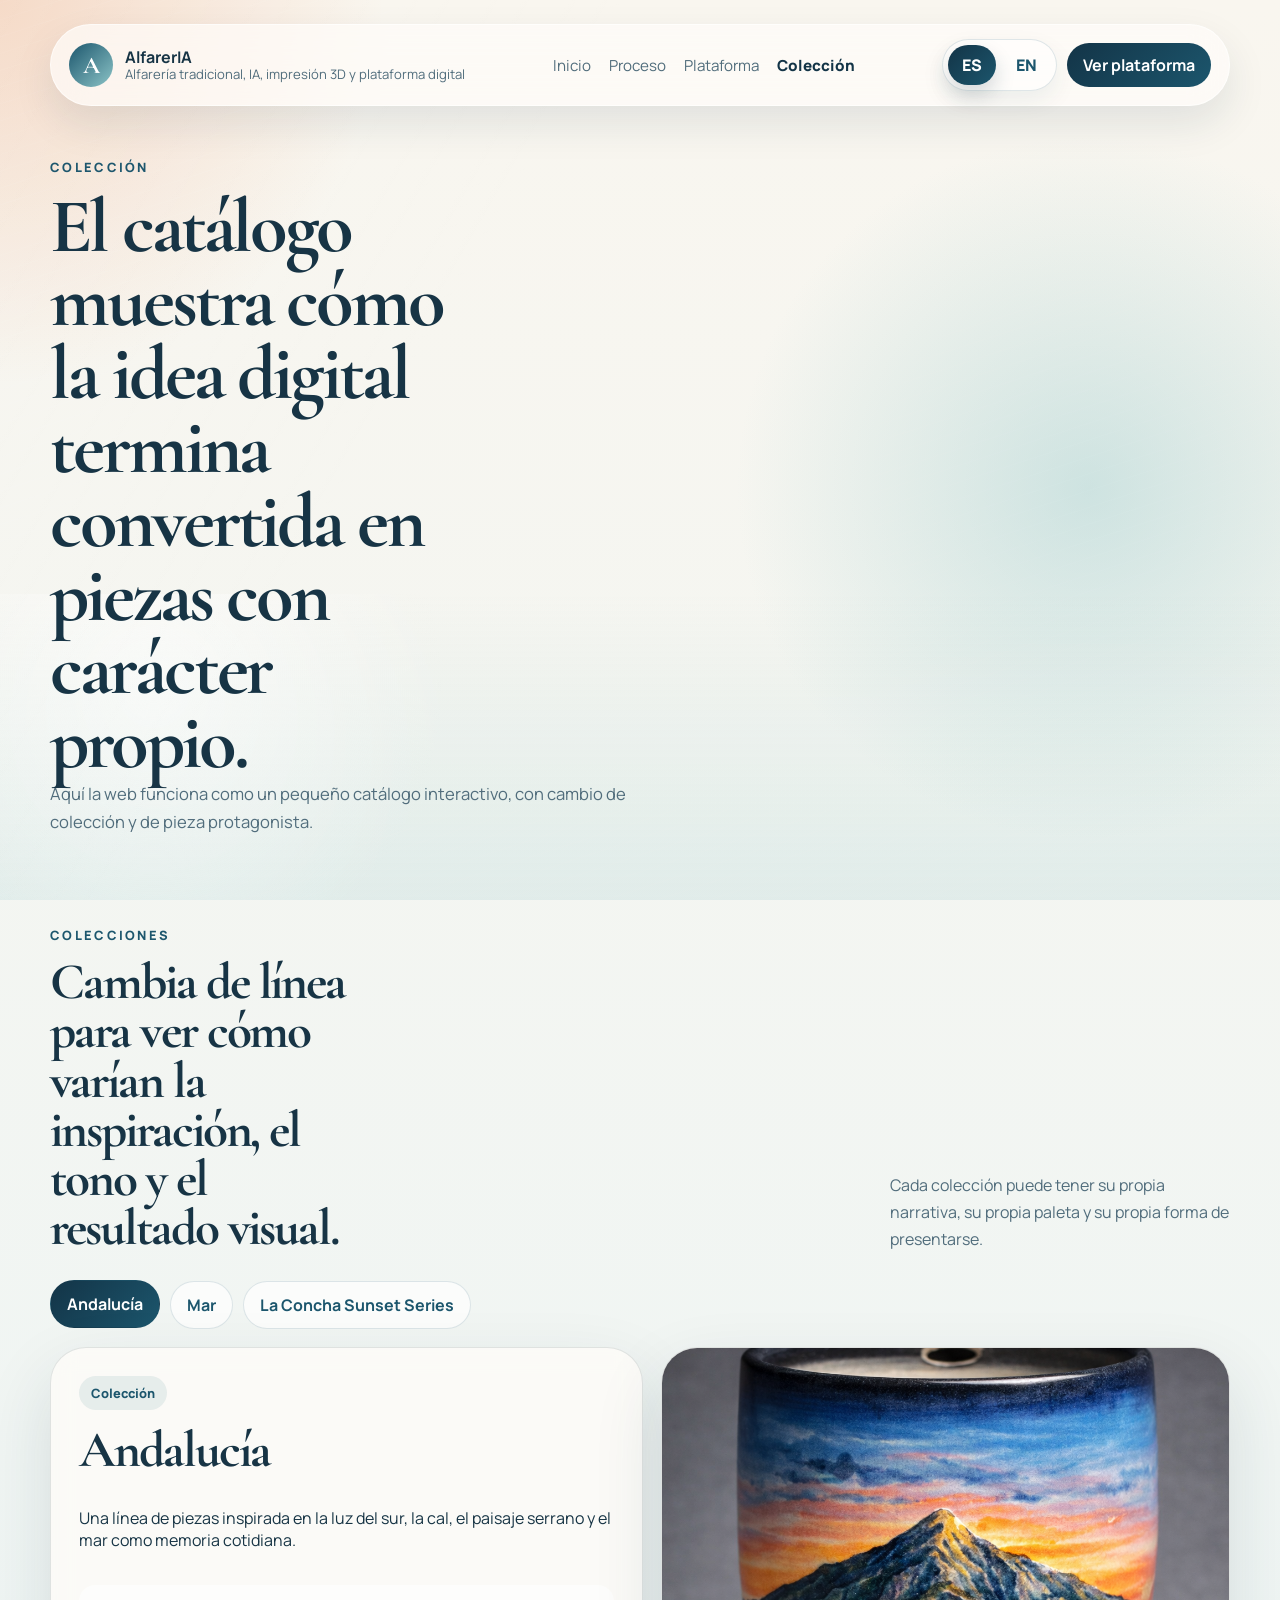
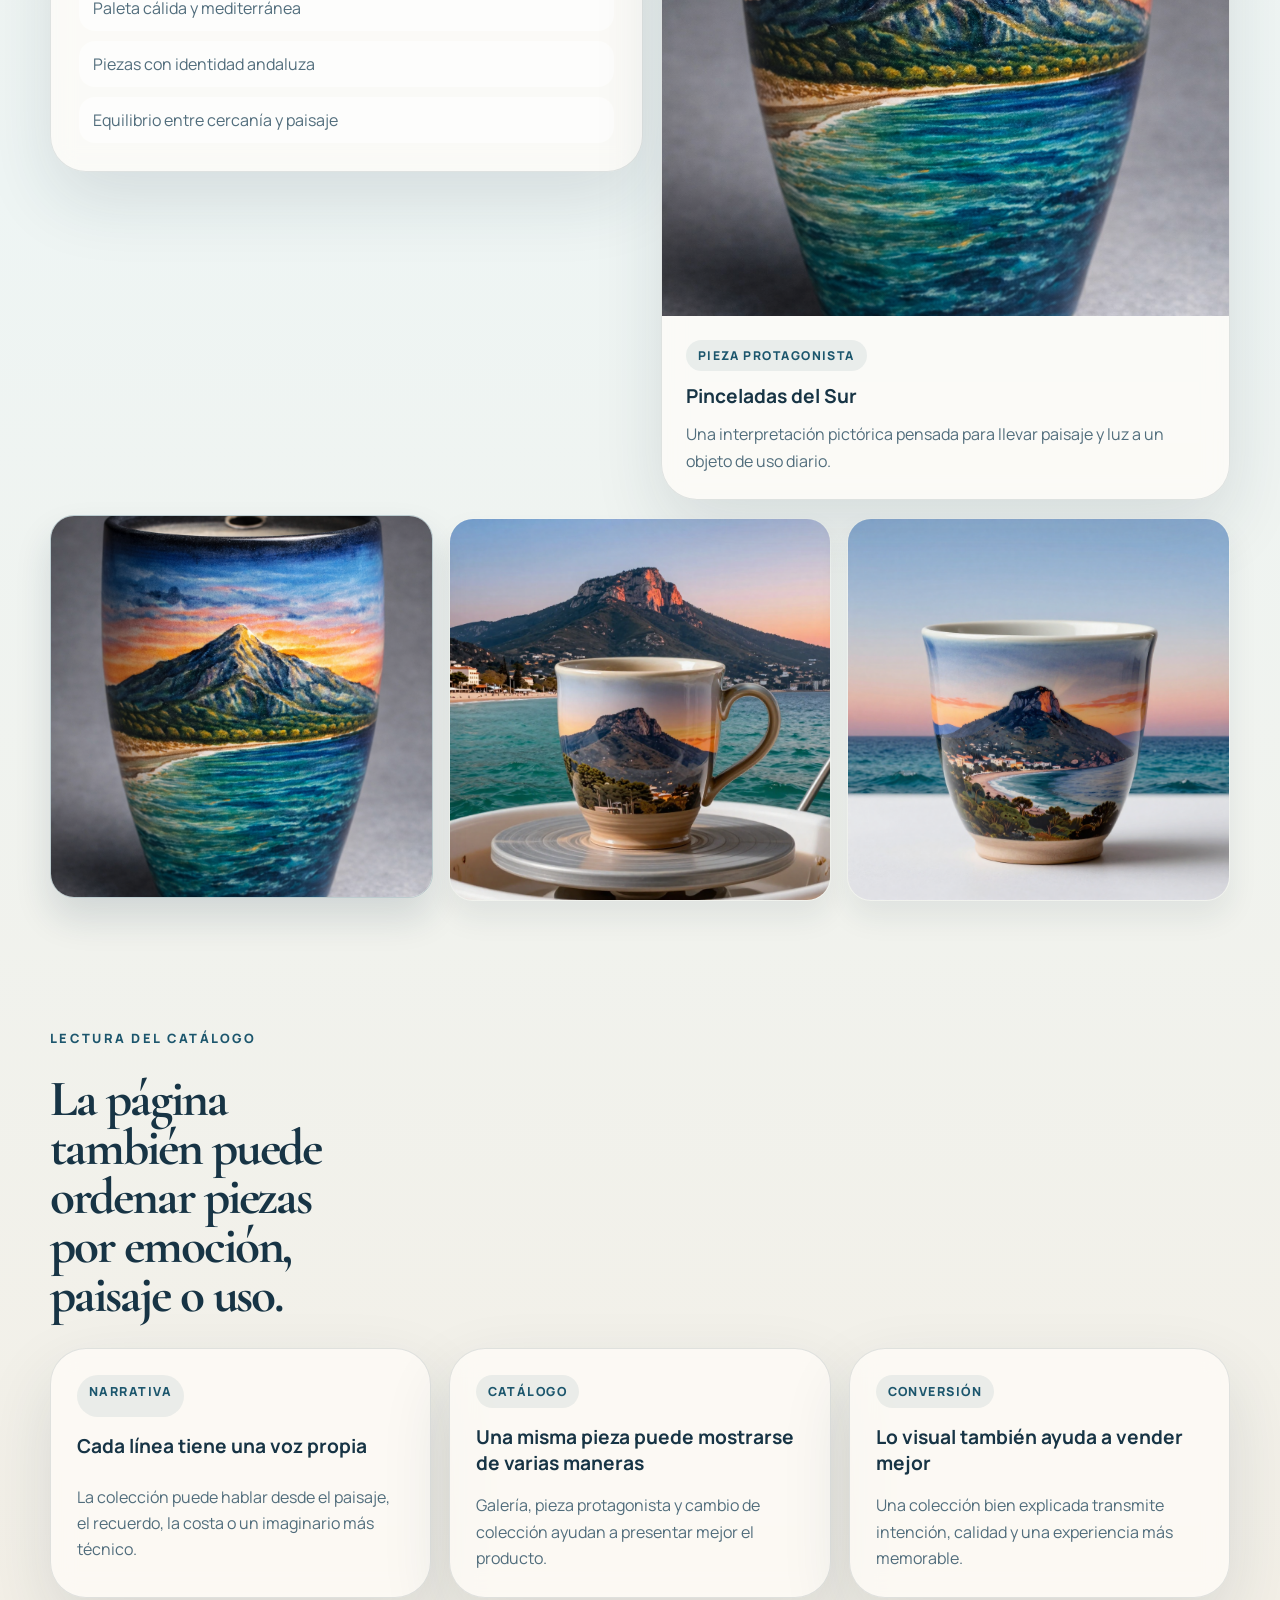
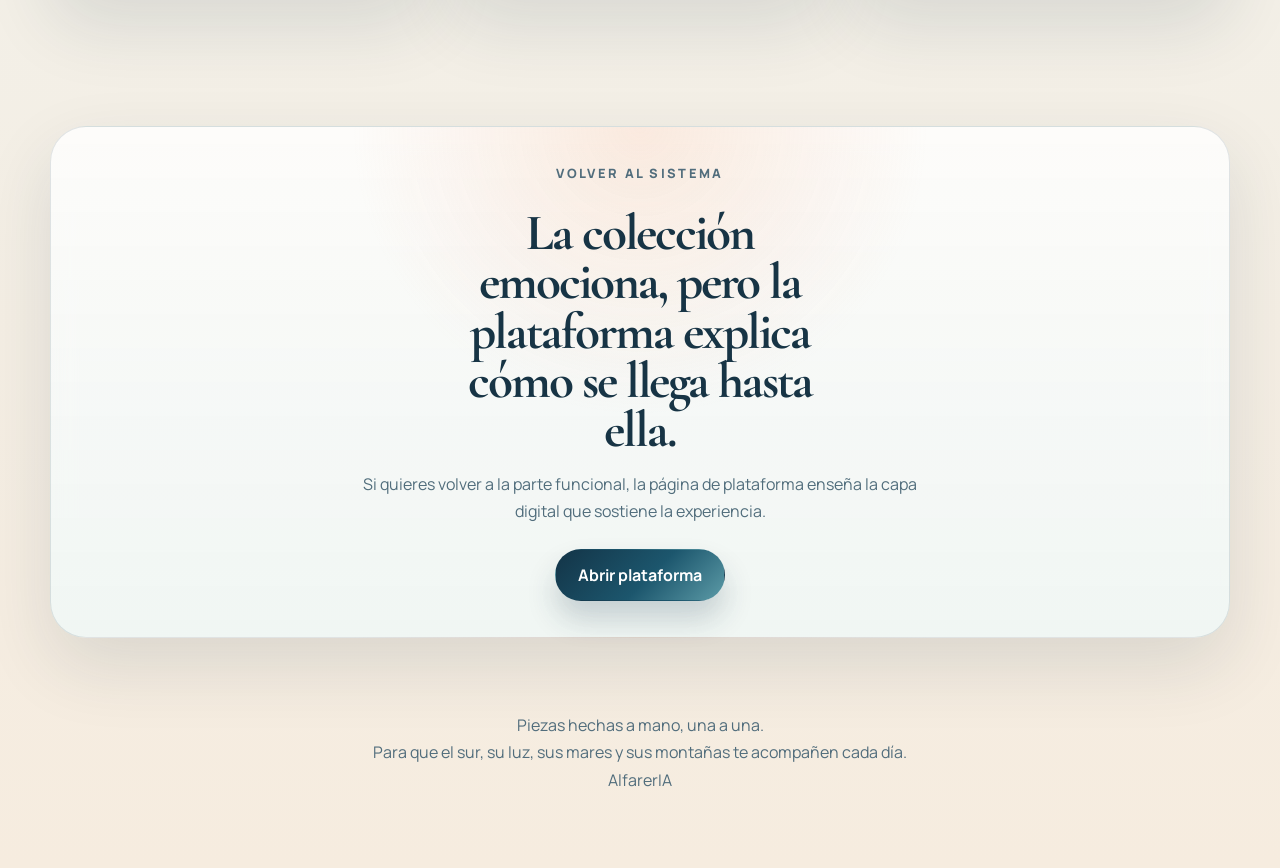
==== coleccion.html @ d777bafc "Split site into landing and interactive pages" ====
<!DOCTYPE html>
<html lang="es">
<head>
  <meta charset="UTF-8">
  <meta name="viewport" content="width=device-width, initial-scale=1.0">
  <title>AlfarerIA | Colección</title>
  <meta
    name="description"
    content="Colecciones de AlfarerIA: Andalucía, Mar y La Concha Sunset Series en una galería interactiva con cambio de piezas."
  >
  <link rel="preconnect" href="https://fonts.googleapis.com">
  <link rel="preconnect" href="https://fonts.gstatic.com" crossorigin>
  <link
    href="https://fonts.googleapis.com/css2?family=Cormorant+Garamond:wght@500;600;700&family=Manrope:wght@400;500;600;700;800&display=swap"
    rel="stylesheet"
  >
  <link rel="stylesheet" href="./styles.css">
</head>
<body data-page="collection">
  <div class="page-shell">
    <header class="topbar">
      <a class="brand" href="./index.html" aria-label="Ir al inicio de AlfarerIA">
        <span class="brand-mark">A</span>
        <span class="brand-copy">
          <strong>AlfarerIA</strong>
          <span>Alfarería tradicional, IA, impresión 3D y plataforma digital</span>
        </span>
      </a>

      <nav class="nav" aria-label="Principal">
        <a data-nav="home" href="./index.html">Inicio</a>
        <a data-nav="process" href="./proceso.html">Proceso</a>
        <a data-nav="platform" href="./plataforma.html">Plataforma</a>
        <a data-nav="collection" href="./coleccion.html">Colección</a>
      </nav>

      <div class="nav-actions">
        <div class="lang-switch" aria-label="Selector de idioma">
          <button class="lang-toggle active" type="button" data-lang="es" aria-pressed="true">ES</button>
          <button class="lang-toggle" type="button" data-lang="en" aria-pressed="false">EN</button>
        </div>
        <a class="nav-cta" href="./plataforma.html">Ver plataforma</a>
      </div>
    </header>

    <main>
      <section class="page-hero section">
        <div class="page-hero-copy">
          <p class="eyebrow" id="page-eyebrow">Colección</p>
          <h1 id="page-title">El catálogo muestra cómo la idea digital termina convertida en piezas con carácter propio.</h1>
          <p class="hero-intro" id="page-intro">
            Aquí la web funciona como un pequeño catálogo interactivo, con cambio de colección y de
            pieza protagonista.
          </p>
        </div>
      </section>

      <section class="section">
        <div class="section-heading split">
          <div>
            <p class="eyebrow" id="collections-eyebrow">Colecciones</p>
            <h2 id="collections-title">Cambia de línea para ver cómo varían la inspiración, el tono y el resultado visual.</h2>
          </div>
          <p class="section-note" id="collections-note">
            Cada colección puede tener su propia narrativa, su propia paleta y su propia forma de presentarse.
          </p>
        </div>

        <div class="collection-tabs">
          <button class="collection-tab active" type="button" data-collection="andalucia">Andalucía</button>
          <button class="collection-tab" type="button" data-collection="mar">Mar</button>
          <button class="collection-tab" type="button" data-collection="concha">La Concha Sunset Series</button>
        </div>

        <div class="gallery-layout collection-layout">
          <article class="story-card collection-summary">
            <span class="collection-badge" id="collection-badge">Colección</span>
            <h2 id="collection-title">Andalucía</h2>
            <p id="collection-description">
              Una línea de piezas inspirada en la luz del sur, la cal, el paisaje serrano y el mar como memoria cotidiana.
            </p>
            <ul class="collection-points" id="collection-points">
              <li>Paleta cálida y mediterránea</li>
              <li>Piezas con identidad andaluza</li>
              <li>Equilibrio entre cercanía y paisaje</li>
            </ul>
          </article>

          <article class="gallery-spotlight">
            <img id="collection-spotlight-image" src="./assets/la-concha-artistica.png" alt="Pieza principal de la colección Andalucía">
            <div class="spotlight-copy">
              <span class="spotlight-kicker" id="collection-spotlight-kicker">Pieza protagonista</span>
              <h3 id="collection-spotlight-title">Pinceladas del Sur</h3>
              <p id="collection-spotlight-text">Una interpretación pictórica pensada para llevar paisaje y luz a un objeto de uso diario.</p>
            </div>
          </article>
        </div>

        <div class="gallery-thumbs collection-thumbs" aria-label="Selector de piezas">
          <button class="thumb-button active" type="button" data-item="sur">
            <img src="./assets/la-concha-artistica.png" alt="Pieza artística inspirada en el sur">
          </button>
          <button class="thumb-button" type="button" data-item="bahia">
            <img src="./assets/la-concha-bahia.png" alt="Pieza inspirada en una bahía mediterránea">
          </button>
          <button class="thumb-button" type="button" data-item="costa">
            <img src="./assets/la-concha-costa.png" alt="Pieza con costa tranquila">
          </button>
        </div>
      </section>

      <section class="section">
        <div class="section-heading">
          <p class="eyebrow" id="series-eyebrow">Lectura del catálogo</p>
          <h2 id="series-title">La página también puede ordenar piezas por emoción, paisaje o uso.</h2>
        </div>

        <div class="feature-grid">
          <article class="feature-card">
            <span class="feature-tag" id="series-tag-1">Narrativa</span>
            <h3 id="series-card-title-1">Cada línea tiene una voz propia</h3>
            <p id="series-card-text-1">La colección puede hablar desde el paisaje, el recuerdo, la costa o un imaginario más técnico.</p>
          </article>

          <article class="feature-card">
            <span class="feature-tag" id="series-tag-2">Catálogo</span>
            <h3 id="series-card-title-2">Una misma pieza puede mostrarse de varias maneras</h3>
            <p id="series-card-text-2">Galería, pieza protagonista y cambio de colección ayudan a presentar mejor el producto.</p>
          </article>

          <article class="feature-card">
            <span class="feature-tag" id="series-tag-3">Conversión</span>
            <h3 id="series-card-title-3">Lo visual también ayuda a vender mejor</h3>
            <p id="series-card-text-3">Una colección bien explicada transmite intención, calidad y una experiencia más memorable.</p>
          </article>
        </div>
      </section>

      <section class="cta section">
        <div class="cta-card">
          <p class="eyebrow" id="cta-eyebrow">Volver al sistema</p>
          <h2 id="cta-title">La colección emociona, pero la plataforma explica cómo se llega hasta ella.</h2>
          <p id="cta-text">
            Si quieres volver a la parte funcional, la página de plataforma enseña la capa digital que sostiene la experiencia.
          </p>
          <a class="button primary" id="cta-button" href="./plataforma.html">Abrir plataforma</a>
        </div>
      </section>
    </main>

    <footer class="footer">
      <p>Piezas hechas a mano, una a una.</p>
      <p>Para que el sur, su luz, sus mares y sus montañas te acompañen cada día.</p>
      <p>AlfarerIA</p>
    </footer>
  </div>

  <script src="./script.js"></script>
</body>
</html>
---- styles.css ----
:root {
  --sand-0: #f8f3ea;
  --sand-1: #efe4d5;
  --foam: #edf7f6;
  --sea-light: #8cc4c7;
  --sea: #5c9ba7;
  --sea-deep: #1c566d;
  --sea-night: #133447;
  --sunset: #f1b38f;
  --pearl: #fffdfa;
  --ink: #173445;
  --ink-soft: #516d7c;
  --line: rgba(23, 52, 69, 0.12);
  --shadow: 0 28px 70px rgba(23, 52, 69, 0.12);
  --radius-xl: 36px;
  --radius-lg: 28px;
  --radius-md: 20px;
  --radius-sm: 14px;
}

* {
  box-sizing: border-box;
}

html {
  scroll-behavior: smooth;
}

body {
  margin: 0;
  min-height: 100vh;
  color: var(--ink);
  font-family: "Manrope", "Avenir Next", "Segoe UI", sans-serif;
  background:
    radial-gradient(circle at top left, rgba(241, 179, 143, 0.44), transparent 24rem),
    radial-gradient(circle at 85% 12%, rgba(140, 196, 199, 0.38), transparent 22rem),
    linear-gradient(180deg, #f9f6ef 0%, #eef5f4 44%, #f6ecdf 100%);
}

body::before,
body::after {
  content: "";
  position: fixed;
  inset: auto 0 0;
  pointer-events: none;
  z-index: 0;
}

body::before {
  height: 34vh;
  background:
    radial-gradient(circle at 12% 30%, rgba(255, 255, 255, 0.58), transparent 18rem),
    linear-gradient(180deg, rgba(237, 247, 246, 0), rgba(140, 196, 199, 0.18));
}

body::after {
  inset: 0;
  background-image:
    linear-gradient(120deg, rgba(255, 255, 255, 0.16) 0%, transparent 36%),
    repeating-linear-gradient(
      -18deg,
      rgba(255, 255, 255, 0.1) 0,
      rgba(255, 255, 255, 0.1) 1px,
      transparent 1px,
      transparent 16px
    );
  opacity: 0.4;
}

img {
  display: block;
  width: 100%;
}

a {
  color: inherit;
}

button,
input,
select {
  font: inherit;
}

.page-shell {
  position: relative;
  z-index: 1;
  width: min(1180px, calc(100% - 32px));
  margin: 24px auto 56px;
}

.topbar {
  position: sticky;
  top: 16px;
  z-index: 20;
  display: flex;
  align-items: center;
  justify-content: space-between;
  gap: 18px;
  padding: 14px 18px;
  border: 1px solid rgba(255, 255, 255, 0.55);
  border-radius: 999px;
  background: rgba(255, 253, 250, 0.7);
  box-shadow: 0 18px 40px rgba(20, 52, 69, 0.1);
  backdrop-filter: blur(18px);
}

.brand {
  display: inline-flex;
  align-items: center;
  gap: 12px;
  text-decoration: none;
}

.brand-mark {
  display: grid;
  place-items: center;
  width: 44px;
  height: 44px;
  border-radius: 50%;
  background: linear-gradient(135deg, var(--sea-deep) 0%, var(--sea-light) 100%);
  color: #fff;
  font-family: "Cormorant Garamond", Georgia, serif;
  font-size: 1.5rem;
  font-weight: 700;
}

.brand-copy {
  display: grid;
  gap: 2px;
  line-height: 1.05;
}

.brand-copy strong {
  font-size: 1rem;
}

.brand-copy span {
  color: var(--ink-soft);
  font-size: 0.82rem;
}

.nav {
  display: flex;
  gap: 18px;
}

.nav-actions {
  display: flex;
  align-items: center;
  gap: 10px;
}

.lang-switch {
  display: inline-flex;
  align-items: center;
  gap: 6px;
  padding: 5px;
  border: 1px solid rgba(28, 86, 109, 0.14);
  border-radius: 999px;
  background: rgba(255, 255, 255, 0.56);
  box-shadow: 0 10px 24px rgba(20, 52, 69, 0.07);
}

.nav a,
.nav-cta {
  text-decoration: none;
  transition: color 180ms ease, transform 180ms ease, background 180ms ease;
}

.nav a {
  color: var(--ink-soft);
  font-size: 0.95rem;
}

.nav a:hover,
.nav a:focus-visible {
  color: var(--sea-deep);
}

.nav a.active {
  color: var(--sea-night);
  font-weight: 800;
}

.nav-cta,
.button {
  display: inline-flex;
  align-items: center;
  justify-content: center;
  border-radius: 999px;
  text-decoration: none;
  font-weight: 700;
}

.nav-cta {
  padding: 11px 16px;
  background: linear-gradient(135deg, var(--sea-night) 0%, var(--sea-deep) 100%);
  color: #fff;
}

.lang-toggle {
  min-width: 46px;
  padding: 9px 14px;
  border: 0;
  border-radius: 999px;
  background: transparent;
  color: var(--sea-deep);
  font-weight: 800;
  cursor: pointer;
  transition: transform 180ms ease, background 180ms ease, color 180ms ease, box-shadow 180ms ease;
}

.lang-toggle.active {
  background: linear-gradient(135deg, var(--sea-night) 0%, var(--sea-deep) 100%);
  color: #fff;
  box-shadow: 0 10px 20px rgba(20, 52, 69, 0.18);
}

.lang-toggle:hover,
.lang-toggle:focus-visible,
.nav-cta:hover,
.button:hover {
  transform: translateY(-1px);
}

.section {
  padding: 64px 0;
}

.hero {
  display: grid;
  grid-template-columns: 1.02fr 0.98fr;
  gap: 30px;
  align-items: center;
  min-height: calc(100vh - 140px);
}

.eyebrow {
  margin: 0 0 14px;
  color: var(--sea-deep);
  font-size: 0.8rem;
  font-weight: 800;
  letter-spacing: 0.18em;
  text-transform: uppercase;
}

h1,
h2,
h3,
h4 {
  margin: 0;
}

h1,
h2 {
  font-family: "Cormorant Garamond", Georgia, serif;
  letter-spacing: -0.04em;
  line-height: 0.96;
}

h1 {
  max-width: 11ch;
  font-size: clamp(3.4rem, 6vw, 6.1rem);
}

h2 {
  max-width: 13ch;
  font-size: clamp(2.5rem, 4vw, 4rem);
}

h3 {
  font-size: 1.2rem;
}

.hero-intro,
.section-note,
.story-copy p,
.collection-card p,
.series-piece p,
.spotlight-copy p,
.process-card p,
.cta-card p,
.footer p,
.hero-note p {
  margin: 0;
  color: var(--ink-soft);
  line-height: 1.7;
}

.hero-intro {
  max-width: 62ch;
  font-size: 1.04rem;
}

.hero-actions {
  display: flex;
  flex-wrap: wrap;
  gap: 14px;
  margin-top: 30px;
}

.button {
  padding: 14px 22px;
  border: 1px solid transparent;
  transition: transform 180ms ease, box-shadow 180ms ease, border-color 180ms ease;
}

.button.primary {
  background: linear-gradient(135deg, var(--sea-night) 0%, var(--sea-deep) 55%, var(--sea) 100%);
  color: #fff;
  box-shadow: 0 18px 30px rgba(19, 52, 71, 0.2);
}

.button.secondary {
  border-color: rgba(28, 86, 109, 0.18);
  background: rgba(255, 255, 255, 0.48);
  color: var(--ink);
}

.hero-highlights {
  display: grid;
  grid-template-columns: repeat(2, minmax(0, 1fr));
  gap: 12px;
  padding: 0;
  margin: 30px 0 0;
  list-style: none;
}

.hero-highlights li {
  padding: 15px 16px;
  border: 1px solid rgba(255, 255, 255, 0.6);
  border-radius: 18px;
  background: rgba(255, 255, 255, 0.42);
  box-shadow: inset 0 1px 0 rgba(255, 255, 255, 0.65);
}

.hero-stage {
  position: relative;
  min-height: 720px;
}

.hero-stage-simple {
  min-height: 620px;
}

.hero-frame,
.story-card,
.collection-card,
.canvas-card,
.feature-card,
.use-case-card,
.gallery-spotlight,
.process-card,
.cta-card {
  border: 1px solid var(--line);
  border-radius: var(--radius-xl);
  background: rgba(255, 253, 249, 0.72);
  box-shadow: var(--shadow);
  backdrop-filter: blur(12px);
}

.hero-frame {
  position: absolute;
  inset: 30px 40px 70px 20px;
  overflow: hidden;
}

.hero-frame img {
  height: 100%;
  object-fit: cover;
}

.hero-frame::after {
  content: "";
  position: absolute;
  inset: auto 0 0;
  height: 44%;
  background: linear-gradient(180deg, rgba(20, 52, 69, 0), rgba(20, 52, 69, 0.12));
}

.hero-note {
  position: absolute;
  max-width: 260px;
  padding: 22px;
  border: 1px solid rgba(255, 255, 255, 0.58);
  border-radius: var(--radius-lg);
  background: rgba(247, 242, 236, 0.78);
  box-shadow: 0 20px 45px rgba(23, 52, 69, 0.14);
  animation: float-card 7s ease-in-out infinite;
}

.hero-note-top {
  top: 0;
  right: 0;
}

.hero-note-bottom {
  right: 38px;
  bottom: 0;
  animation-delay: 1.2s;
}

.note-label {
  display: inline-block;
  margin-bottom: 10px;
  color: var(--sea-deep);
  font-size: 0.75rem;
  font-weight: 800;
  letter-spacing: 0.14em;
  text-transform: uppercase;
}

.hero-note strong {
  display: block;
  margin-bottom: 10px;
  font-size: 1.1rem;
}

.section-heading {
  display: grid;
  gap: 14px;
  margin-bottom: 28px;
}

.section-heading.split {
  grid-template-columns: 1fr 340px;
  align-items: end;
}

.story-layout,
.gallery-layout {
  display: grid;
  grid-template-columns: 1.02fr 0.98fr;
  gap: 18px;
}

.page-hero {
  padding: 52px 0 26px;
}

.page-hero-copy {
  max-width: 76ch;
}

.route-grid {
  display: grid;
  grid-template-columns: repeat(3, minmax(0, 1fr));
  gap: 18px;
}

.route-card {
  display: grid;
  gap: 14px;
  padding: 28px;
  border: 1px solid var(--line);
  border-radius: var(--radius-xl);
  background: rgba(255, 253, 249, 0.72);
  box-shadow: var(--shadow);
  backdrop-filter: blur(12px);
  text-decoration: none;
  transition: transform 180ms ease, box-shadow 180ms ease, border-color 180ms ease;
}

.route-card:hover,
.route-card:focus-visible {
  transform: translateY(-4px);
  border-color: rgba(28, 86, 109, 0.22);
  box-shadow: 0 24px 48px rgba(23, 52, 69, 0.16);
}

.route-tag {
  width: fit-content;
  padding: 8px 12px;
  border-radius: 999px;
  background: rgba(28, 86, 109, 0.08);
  color: var(--sea-deep);
  font-size: 0.78rem;
  font-weight: 800;
  letter-spacing: 0.12em;
  text-transform: uppercase;
}

.story-card {
  padding: 28px;
}

.story-copy {
  display: grid;
  gap: 18px;
}

.story-quote {
  position: relative;
  display: grid;
  align-content: center;
  min-height: 100%;
  overflow: hidden;
  background:
    radial-gradient(circle at top right, rgba(241, 179, 143, 0.24), transparent 14rem),
    linear-gradient(180deg, rgba(239, 247, 246, 0.86), rgba(255, 250, 244, 0.92));
}

.quote-mark {
  position: absolute;
  top: 10px;
  right: 24px;
  margin: 0;
  color: rgba(28, 86, 109, 0.12);
  font-family: "Cormorant Garamond", Georgia, serif;
  font-size: 10rem;
  line-height: 1;
}

.quote-copy {
  position: relative;
  z-index: 1;
  max-width: 13ch;
  font-family: "Cormorant Garamond", Georgia, serif;
  font-size: clamp(2rem, 4vw, 3.4rem);
  line-height: 0.96;
}

.quote-signoff {
  position: relative;
  z-index: 1;
  margin-top: 18px;
  color: var(--ink-soft);
  font-size: 0.92rem;
  font-weight: 700;
}

.canvas-grid,
.feature-grid {
  display: grid;
  gap: 18px;
}

.canvas-grid {
  grid-template-columns: repeat(2, minmax(0, 1fr));
}

.value-grid {
  grid-template-columns: repeat(3, minmax(0, 1fr));
}

.canvas-card,
.feature-card,
.use-case-card {
  display: grid;
  gap: 16px;
  padding: 26px;
}

.canvas-tag,
.feature-tag {
  width: fit-content;
  padding: 8px 12px;
  border-radius: 999px;
  background: rgba(28, 86, 109, 0.08);
  color: var(--sea-deep);
  font-size: 0.78rem;
  font-weight: 800;
  letter-spacing: 0.12em;
  text-transform: uppercase;
}

.canvas-card p,
.feature-card p {
  margin: 0;
  color: var(--ink-soft);
  line-height: 1.65;
}

.collections-grid {
  display: grid;
  grid-template-columns: 0.78fr 0.78fr 1.44fr;
  gap: 18px;
}

.collection-card {
  display: grid;
  align-content: start;
  gap: 16px;
  padding: 28px;
}

.collection-icon {
  width: fit-content;
  padding: 9px 14px;
  border-radius: 999px;
  font-size: 0.8rem;
  font-weight: 800;
  letter-spacing: 0.12em;
  text-transform: uppercase;
}

.collection-icon.cats {
  background: rgba(241, 179, 143, 0.22);
  color: #945f42;
}

.collection-icon.sea {
  background: rgba(140, 196, 199, 0.24);
  color: var(--sea-deep);
}

.collection-points {
  display: grid;
  gap: 10px;
  padding: 0;
  margin: 2px 0 0;
  list-style: none;
}

.collection-points li {
  padding: 12px 14px;
  border-radius: 16px;
  background: rgba(255, 255, 255, 0.5);
  color: var(--ink-soft);
}

.collection-card.featured {
  position: relative;
  overflow: hidden;
  background:
    radial-gradient(circle at top right, rgba(241, 179, 143, 0.34), transparent 16rem),
    linear-gradient(180deg, rgba(239, 247, 246, 0.92), rgba(255, 251, 246, 0.95));
}

.collection-card.featured::after {
  content: "";
  position: absolute;
  inset: auto -80px -80px auto;
  width: 240px;
  height: 240px;
  border-radius: 50%;
  background: radial-gradient(circle, rgba(140, 196, 199, 0.25), transparent 72%);
}

.collection-badge,
.spotlight-kicker,
.featured-slogan {
  width: fit-content;
}

.collection-badge {
  padding: 8px 12px;
  border-radius: 999px;
  background: rgba(28, 86, 109, 0.09);
  color: var(--sea-deep);
  font-size: 0.8rem;
  font-weight: 800;
}

.featured-slogan {
  margin: -6px 0 0;
  color: var(--sea-night);
  font-family: "Cormorant Garamond", Georgia, serif;
  font-size: 1.75rem;
}

.series-content {
  display: grid;
  grid-template-columns: repeat(2, minmax(0, 1fr));
  gap: 14px;
}

.series-piece {
  position: relative;
  display: grid;
  gap: 10px;
  padding: 18px;
  border: 1px solid rgba(28, 86, 109, 0.08);
  border-radius: 20px;
  background: rgba(255, 255, 255, 0.54);
}

.series-piece blockquote {
  margin: 0;
  color: var(--sea-deep);
  font-size: 0.95rem;
  font-weight: 700;
  line-height: 1.5;
}

.gallery-layout {
  align-items: start;
}

.image-card {
  overflow: hidden;
}

.image-card img {
  height: 100%;
  object-fit: cover;
}

.gallery-spotlight {
  overflow: hidden;
}

.gallery-spotlight img {
  aspect-ratio: 1 / 1;
  object-fit: cover;
}

.spotlight-copy {
  display: grid;
  gap: 12px;
  padding: 24px;
}

.spotlight-kicker {
  padding: 7px 12px;
  border-radius: 999px;
  background: rgba(28, 86, 109, 0.08);
  color: var(--sea-deep);
  font-size: 0.76rem;
  font-weight: 800;
  letter-spacing: 0.12em;
  text-transform: uppercase;
}

.gallery-thumbs {
  display: grid;
  grid-template-columns: repeat(2, minmax(0, 1fr));
  gap: 16px;
}

.thumb-button {
  padding: 0;
  border: 1px solid transparent;
  border-radius: 24px;
  background: transparent;
  overflow: hidden;
  box-shadow: 0 16px 30px rgba(23, 52, 69, 0.08);
  cursor: pointer;
  transition: transform 180ms ease, box-shadow 180ms ease, border-color 180ms ease;
}

.thumb-button img {
  aspect-ratio: 1 / 1;
  object-fit: cover;
}

.thumb-button:hover,
.thumb-button:focus-visible,
.thumb-button.active {
  transform: translateY(-3px);
  border-color: rgba(28, 86, 109, 0.24);
  box-shadow: 0 20px 36px rgba(23, 52, 69, 0.14);
}

.process-grid {
  display: grid;
  grid-template-columns: repeat(3, minmax(0, 1fr));
  gap: 18px;
}

.process-card {
  display: grid;
  gap: 14px;
  padding: 24px;
}

.process-card span {
  width: 46px;
  height: 46px;
  display: grid;
  place-items: center;
  border-radius: 50%;
  background: linear-gradient(135deg, rgba(241, 179, 143, 0.32), rgba(140, 196, 199, 0.28));
  color: var(--sea-night);
  font-weight: 800;
}

.feature-grid {
  grid-template-columns: repeat(3, minmax(0, 1fr));
}

.feature-points {
  display: grid;
  gap: 10px;
  padding: 0;
  margin: 0;
  list-style: none;
}

.feature-points li {
  padding: 12px 14px;
  border-radius: 16px;
  background: rgba(255, 255, 255, 0.5);
  color: var(--ink-soft);
}

.tool-stack {
  display: grid;
  gap: 18px;
}

.tool-shell {
  display: grid;
  gap: 18px;
  padding: 24px;
  border: 1px solid var(--line);
  border-radius: var(--radius-xl);
  background: rgba(255, 253, 249, 0.76);
  box-shadow: var(--shadow);
  backdrop-filter: blur(12px);
}

.two-column-shell {
  grid-template-columns: minmax(0, 0.92fr) minmax(0, 1.08fr);
}

.tool-panel {
  display: grid;
  gap: 16px;
  align-content: start;
}

.tool-tag,
.output-kicker {
  width: fit-content;
  padding: 8px 12px;
  border-radius: 999px;
  background: rgba(28, 86, 109, 0.08);
  color: var(--sea-deep);
  font-size: 0.78rem;
  font-weight: 800;
  letter-spacing: 0.12em;
  text-transform: uppercase;
}

.control-grid {
  display: grid;
  grid-template-columns: repeat(2, minmax(0, 1fr));
  gap: 14px;
}

.control-group {
  display: grid;
  gap: 8px;
}

.control-group span {
  color: var(--ink-soft);
  font-size: 0.92rem;
  font-weight: 700;
}

.control-group input,
.control-group select,
.control-group textarea {
  width: 100%;
  padding: 14px 16px;
  border: 1px solid rgba(28, 86, 109, 0.14);
  border-radius: 18px;
  background: rgba(255, 255, 255, 0.72);
  color: var(--ink);
  resize: vertical;
}

.output-card {
  display: grid;
  gap: 14px;
  padding: 24px;
  border-radius: 28px;
  background:
    radial-gradient(circle at top right, rgba(241, 179, 143, 0.18), transparent 14rem),
    linear-gradient(180deg, rgba(255, 255, 255, 0.84), rgba(239, 247, 246, 0.82));
  border: 1px solid rgba(28, 86, 109, 0.08);
}

.palette-row {
  display: flex;
  flex-wrap: wrap;
  gap: 10px;
}

.palette-chip {
  padding: 10px 14px;
  border-radius: 999px;
  background: rgba(255, 255, 255, 0.66);
  color: var(--sea-night);
  font-size: 0.9rem;
  font-weight: 700;
}

.calc-results {
  display: grid;
  grid-template-columns: repeat(3, minmax(0, 1fr));
  gap: 14px;
}

.calc-result-box {
  display: grid;
  gap: 8px;
  padding: 18px;
  border-radius: 20px;
  background: rgba(255, 255, 255, 0.56);
}

.calc-result-box strong {
  font-size: 1.55rem;
}

.calc-result-box span {
  color: var(--ink-soft);
}

.prompt-chips {
  display: flex;
  flex-wrap: wrap;
  gap: 10px;
}

.prompt-chip,
.stage-tab,
.collection-tab {
  padding: 12px 16px;
  border: 1px solid rgba(28, 86, 109, 0.14);
  border-radius: 999px;
  background: rgba(255, 255, 255, 0.68);
  color: var(--sea-deep);
  font-weight: 700;
  cursor: pointer;
  transition: transform 180ms ease, background 180ms ease, border-color 180ms ease, color 180ms ease;
}

.prompt-chip:hover,
.stage-tab:hover,
.collection-tab:hover,
.prompt-chip.active,
.stage-tab.active,
.collection-tab.active {
  transform: translateY(-1px);
  background: linear-gradient(135deg, var(--sea-night) 0%, var(--sea-deep) 100%);
  border-color: transparent;
  color: #fff;
}

.chat-user,
.chat-assistant {
  margin: 0;
  padding: 16px 18px;
  border-radius: 20px;
  line-height: 1.65;
}

.chat-user {
  justify-self: start;
  background: rgba(255, 255, 255, 0.62);
  color: var(--sea-night);
  font-weight: 700;
}

.chat-assistant {
  justify-self: stretch;
  background: rgba(140, 196, 199, 0.16);
}

.stage-shell {
  grid-template-columns: 300px minmax(0, 1fr);
}

.stage-tabs {
  display: grid;
  gap: 10px;
  align-content: start;
}

.stage-tab {
  text-align: left;
}

.output-list {
  display: grid;
  gap: 10px;
  padding: 0;
  margin: 0;
  list-style: none;
}

.output-list li {
  padding: 12px 14px;
  border-radius: 16px;
  background: rgba(255, 255, 255, 0.56);
  color: var(--ink-soft);
}

.collection-tabs {
  display: flex;
  flex-wrap: wrap;
  gap: 10px;
  margin-bottom: 18px;
}

.collection-layout {
  margin-bottom: 18px;
}

.collection-summary {
  display: grid;
  gap: 16px;
}

.collection-thumbs {
  grid-template-columns: repeat(3, minmax(0, 1fr));
}

.use-cases-grid {
  display: grid;
  grid-template-columns: repeat(3, minmax(0, 1fr));
  gap: 18px;
}

.use-case-card {
  align-content: start;
  background:
    radial-gradient(circle at top right, rgba(241, 179, 143, 0.18), transparent 14rem),
    linear-gradient(180deg, rgba(255, 255, 255, 0.82), rgba(239, 247, 246, 0.82));
}

.use-case-tag {
  width: fit-content;
  padding: 8px 12px;
  border-radius: 999px;
  background: rgba(28, 86, 109, 0.08);
  color: var(--sea-deep);
  font-size: 0.78rem;
  font-weight: 800;
  letter-spacing: 0.12em;
  text-transform: uppercase;
}

.use-case-card p {
  margin: 0;
  color: var(--ink-soft);
  line-height: 1.65;
}

.use-case-points {
  display: grid;
  gap: 10px;
  padding: 0;
  margin: 0;
  list-style: none;
}

.use-case-points li {
  padding: 12px 14px;
  border-radius: 16px;
  background: rgba(255, 255, 255, 0.5);
  color: var(--ink-soft);
}

.cta-card {
  padding: 36px;
  text-align: center;
  background:
    radial-gradient(circle at top center, rgba(241, 179, 143, 0.26), transparent 18rem),
    linear-gradient(180deg, rgba(255, 255, 255, 0.8), rgba(239, 247, 246, 0.86));
}

.cta-card h2 {
  max-width: 15ch;
  margin: 0 auto 16px;
}

.cta-card p {
  max-width: 58ch;
  margin: 0 auto 24px;
}

.footer {
  padding: 10px 0 18px;
  text-align: center;
}

@keyframes float-card {
  0%,
  100% {
    transform: translateY(0);
  }
  50% {
    transform: translateY(-8px);
  }
}

@media (max-width: 1120px) {
  .hero,
  .story-layout,
  .gallery-layout,
  .section-heading.split,
  .route-grid,
  .canvas-grid,
  .collections-grid,
  .process-grid,
  .feature-grid,
  .use-cases-grid,
  .value-grid,
  .two-column-shell,
  .stage-shell,
  .calc-results {
    grid-template-columns: 1fr;
  }

  .hero {
    min-height: auto;
    padding-top: 24px;
  }

  .hero-stage {
    min-height: 640px;
  }

  .section-heading.split {
    gap: 18px;
  }
}

@media (max-width: 840px) {
  .page-shell {
    width: min(100% - 20px, 1180px);
    margin-top: 18px;
  }

  .topbar {
    position: static;
    flex-wrap: wrap;
    border-radius: 30px;
  }

  .nav {
    width: 100%;
    justify-content: space-between;
    flex-wrap: wrap;
  }

  .nav-actions {
    width: 100%;
    flex-direction: column;
  }

  .lang-switch,
  .nav-cta {
    width: 100%;
  }

  .lang-toggle {
    flex: 1;
  }

  h1 {
    max-width: 12ch;
    font-size: clamp(3rem, 14vw, 4.5rem);
  }

  h2 {
    max-width: none;
    font-size: clamp(2.2rem, 10vw, 3rem);
  }

  .hero-highlights,
  .gallery-thumbs,
  .series-content,
  .collection-thumbs,
  .control-grid {
    grid-template-columns: 1fr;
  }

  .hero-stage {
    min-height: 540px;
  }

  .hero-frame {
    inset: 16px 0 110px;
  }

  .hero-note {
    max-width: none;
  }

  .hero-note-top {
    top: auto;
    right: 12px;
    left: 12px;
    bottom: 86px;
  }

  .hero-note-bottom {
    right: 12px;
    left: 12px;
    bottom: 0;
  }
}
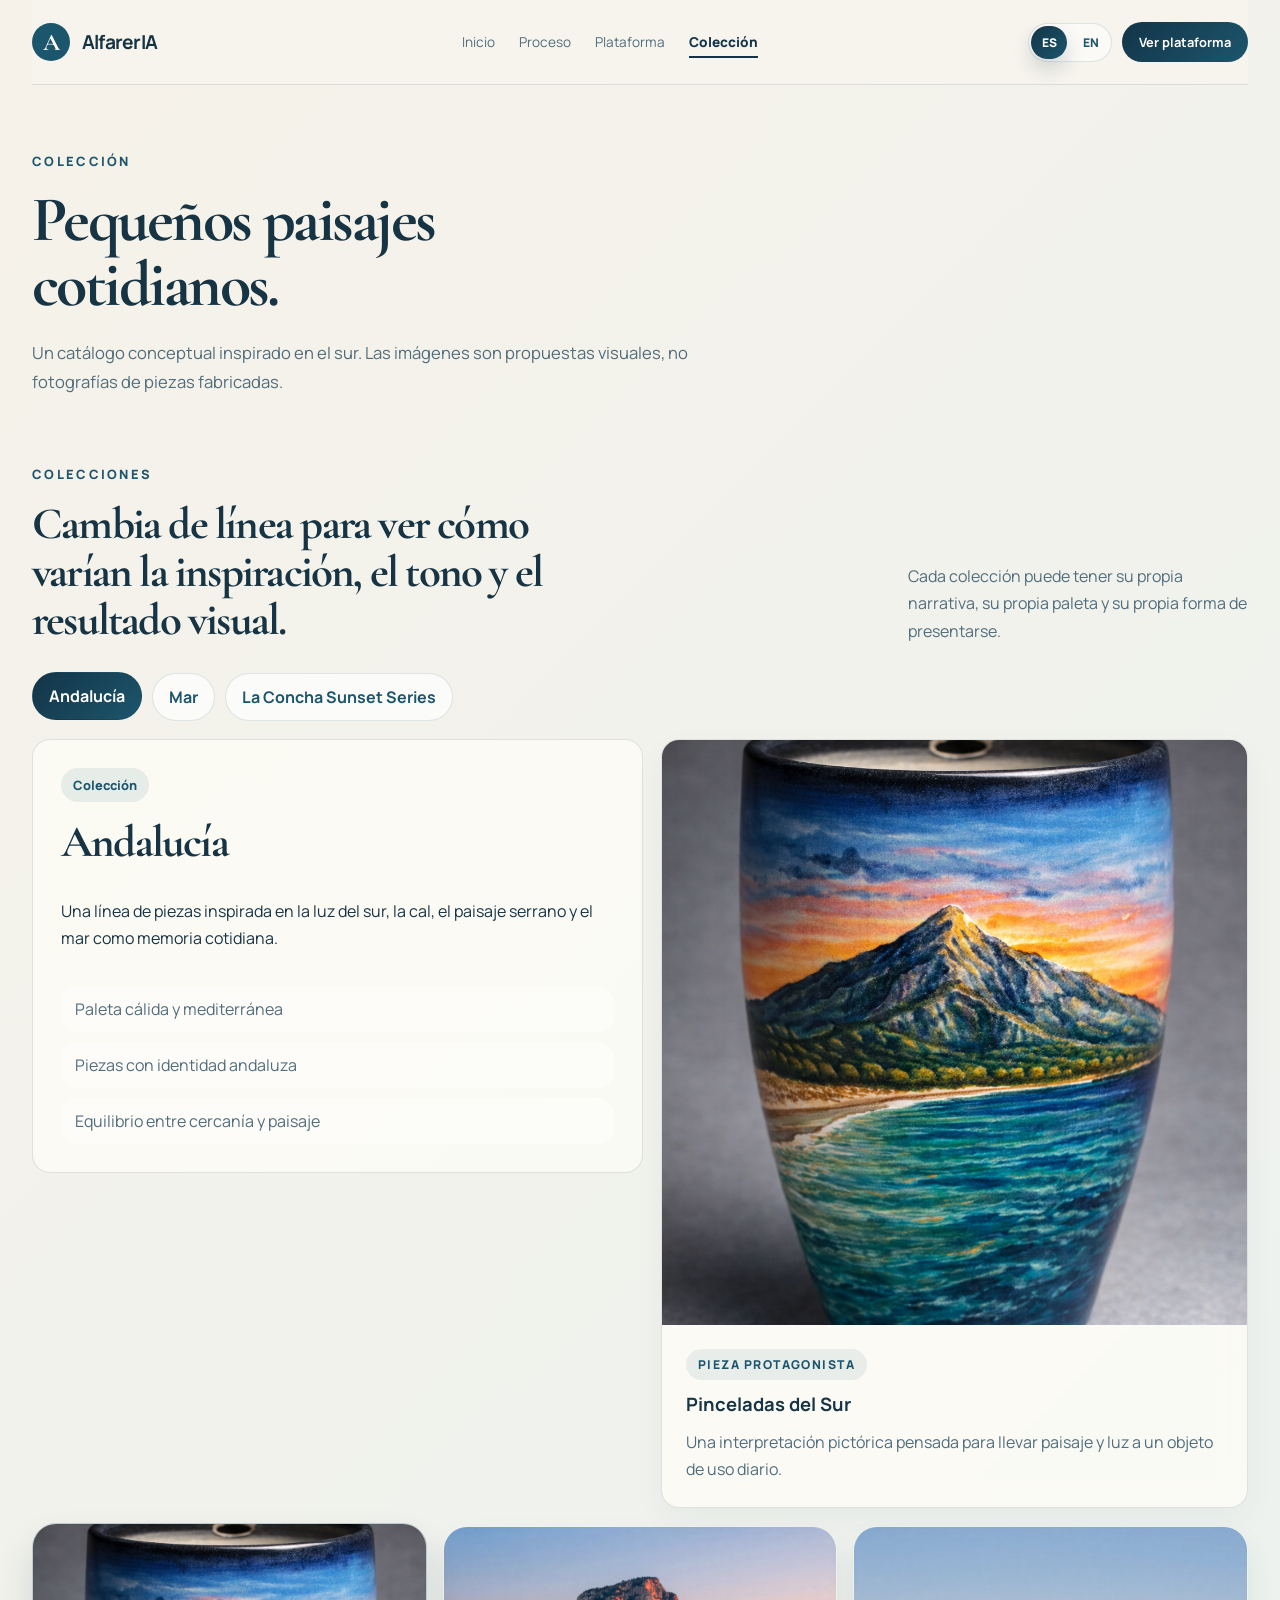
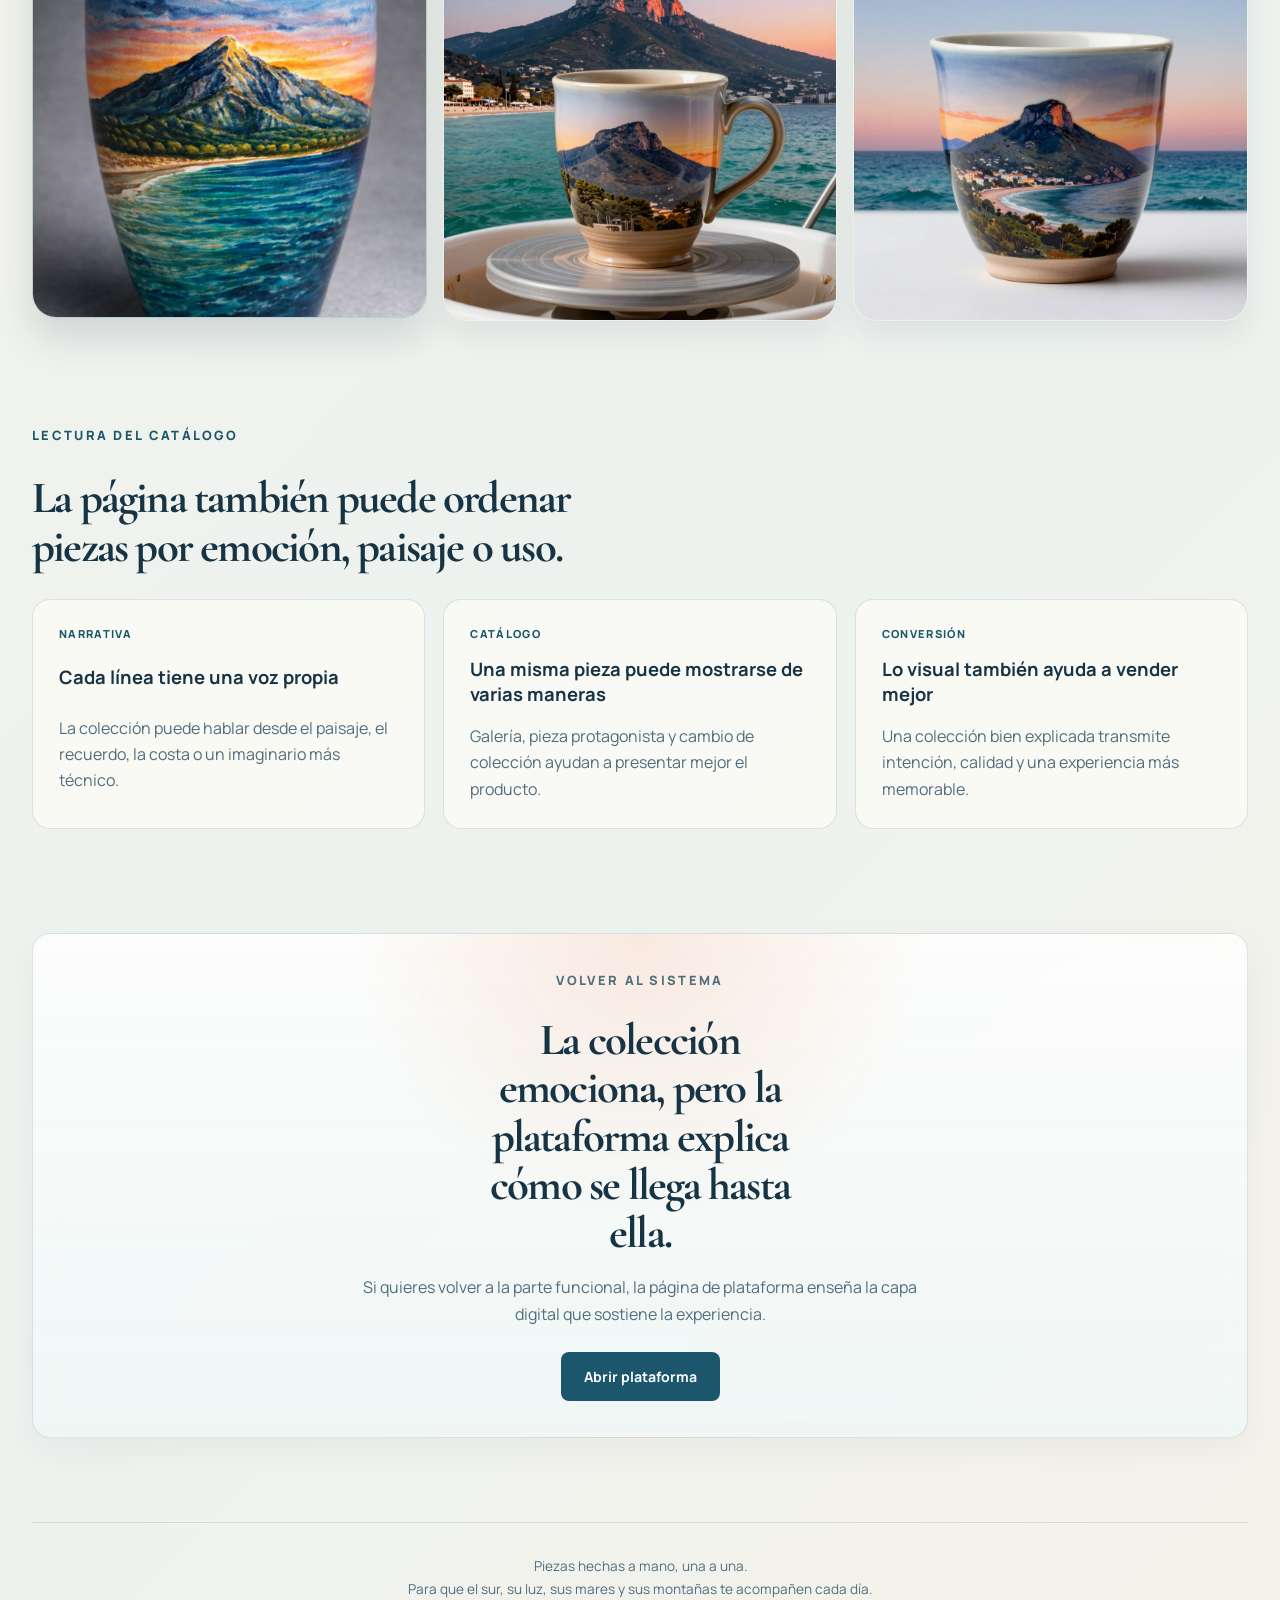
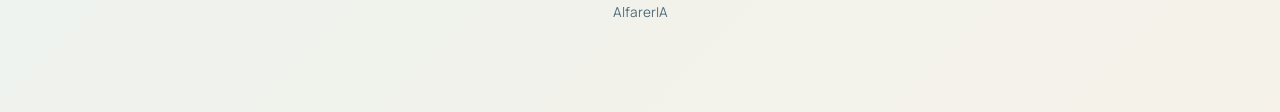
==== commit aa1b562f: "Refresh site and add honest glaze exploration studio" ====
--- a/coleccion.html
+++ b/coleccion.html
@@ -14,7 +14,7 @@
     href="https://fonts.googleapis.com/css2?family=Cormorant+Garamond:wght@500;600;700&family=Manrope:wght@400;500;600;700;800&display=swap"
     rel="stylesheet"
   >
-  <link rel="stylesheet" href="./styles.css">
+  <link rel="stylesheet" href="./styles.css?v=20261001">
 </head>
 <body data-page="collection">
   <div class="page-shell">
@@ -155,6 +155,7 @@
     </footer>
   </div>
 
-  <script src="./script.js"></script>
+  <script src="./script.js?v=20261001"></script>
+  <script src="./studio.js?v=20261001"></script>
 </body>
 </html>
--- a/styles.css
+++ b/styles.css
@@ -78,9 +78,12 @@
 
 button,
 input,
-select {
+select,
+textarea {
   font: inherit;
 }
+
+/* Studio refresh: quiet surfaces, editorial type and a compact workbench. */
 
 .page-shell {
   position: relative;
@@ -1197,3 +1200,95 @@
     bottom: 0;
   }
 }
+
+:root { --shadow: 0 12px 32px rgba(23,52,69,.045); --radius-xl: 18px; --radius-lg: 16px; }
+body { background: linear-gradient(135deg,#f6f2e9,#edf2ef 65%,#f6f2e9); }
+body::before, body::after { display: none; }
+.page-shell { width: min(1240px, calc(100% - 64px)); margin-top: 0; }
+.topbar { top: 0; z-index: 100; border-radius: 0; border: 0; border-bottom: 1px solid var(--line); background: #f6f4edf5; box-shadow: none; padding: 22px 0; flex-wrap: wrap; }
+.brand { min-width: 160px; }
+.brand-copy strong { font-size: 1.2rem; letter-spacing: -.04em; }
+.brand-copy span { display: none; }
+.brand-mark { width: 38px; height: 38px; background: var(--sea-deep); }
+.nav { gap: 24px; }
+.nav a { font-size: .85rem; }
+.nav a.active { text-decoration: underline; text-underline-offset: 9px; text-decoration-thickness: 2px; }
+.nav-cta { font-size: .8rem; padding: 11px 17px; }
+.lang-switch { box-shadow: none; padding: 2px; }
+.lang-toggle { min-width: 36px; padding: 8px; font-size: .75rem; }
+.section { padding: 52px 0; }
+h1 { max-width: 16ch; font-size: clamp(3.4rem,6vw,6rem); line-height: 1.02; }
+h2 { max-width: 26ch; font-size: clamp(2rem,3.5vw,3.5rem); line-height: 1.08; }
+h3 { line-height: 1.35; font-size: 1.15rem; }
+p { line-height: 1.7; }
+.page-hero { padding: 66px 0 16px; }
+.page-hero h1 { max-width: 21ch; font-size: clamp(3rem,5vw,4.8rem); }
+.page-hero .hero-intro { margin-top: 22px; max-width: 66ch; }
+.hero { min-height: auto; gap: 64px; padding: 66px 0; }
+.hero-intro { margin-top: 24px; }
+.hero-stage-simple { min-height: 0; }
+.hero-stage-simple .hero-frame { position: relative; inset: auto; margin: 0; border-radius: 50% 50% 12px 12px; aspect-ratio: 4/5; box-shadow: none; }
+.hero-highlights { gap: 0 20px; }
+.hero-highlights li { border: 0; border-top: 1px solid var(--line); border-radius: 0; background: none; box-shadow: none; padding: 13px 0; font-size: .8rem; }
+.route-card, .canvas-card, .feature-card, .process-card, .story-card { box-shadow: none; backdrop-filter: none; background: #fffdf8a8; }
+.route-card p { margin: 0; color: var(--ink-soft); font-size: .9rem; }
+.route-card::after { content: '↗'; font-size: 1.6rem; color: var(--sea-deep); }
+.route-tag, .canvas-tag, .feature-tag, .tool-tag, .output-kicker { padding: 0; background: none; border-radius: 0; font-size: .69rem; }
+.button { border-radius: 8px; cursor: pointer; font-size: .88rem; }
+.button.primary { background: var(--sea-deep); box-shadow: none; }
+.footer { border-top: 1px solid var(--line); padding: 32px 0; margin-top: 32px; }
+.footer p { font-size: .85rem; }
+.studio-tabs { display: flex; gap: 6px; border-bottom: 1px solid var(--line); margin-bottom: 24px; overflow-x: auto; }
+.studio-tab { border: 0; border-bottom: 3px solid transparent; background: transparent; padding: 16px 22px; cursor: pointer; color: var(--ink-soft); font-weight: 700; white-space: nowrap; }
+.studio-tab[aria-pressed="true"] { border-color: var(--sea-deep); color: var(--sea-deep); }
+[hidden] { display: none !important; }
+.two-column-shell { grid-template-columns: minmax(0,1fr) minmax(0,1fr); gap: 40px; }
+.tool-shell { background: #fffdf8; box-shadow: none; padding: 32px; backdrop-filter: none; }
+.tool-panel { gap: 22px; }
+.tool-panel > p { margin: 0; color: var(--ink-soft); font-size: .9rem; }
+.tool-panel > h3 { font-family: 'Cormorant Garamond',Georgia,serif; font-size: 2.3rem; font-weight: 600; }
+.output-card { border-radius: 12px; padding: 22px; align-content: start; background: #eef1eb; }
+.output-card p { margin: 0; font-size: .88rem; color: var(--ink-soft); }
+.output-card canvas { width: 100%; height: auto; border-radius: 8px; }
+.control-group input, .control-group select, .control-group textarea { border-radius: 6px; background: #fff; padding: 12px; min-width: 0; }
+.control-group span { font-size: .8rem; }
+.layer-row { display: grid; grid-template-columns: 28px minmax(0,1fr) 74px; gap: 12px; align-items: center; }
+.layer-number { font-size: .75rem; border: 1px solid var(--line); border-radius: 50%; width: 26px; height: 26px; display: grid; place-items: center; }
+.text-button { background: none; border: none; color: var(--sea-deep); cursor: pointer; padding: 0; text-align: left; font-size: .8rem; text-decoration: underline; text-underline-offset: 4px; }
+.studio-small { font-size: .78rem !important; }
+.tool-shell { scroll-margin-top: 130px; }
+.lab-caution { border-left: 2px solid #b99455; padding-left: 14px; }
+details { font-size: .82rem; line-height: 1.7; }
+summary { cursor: pointer; font-weight: 700; }
+details p { margin: 14px 0 !important; }
+.calc-results { grid-template-columns: 1fr; }
+.calc-result-box { border-radius: 8px; }
+.calc-result-box strong { font-size: 2.5rem; font-family: 'Cormorant Garamond',Georgia,serif; }
+:focus-visible { outline: 3px solid #b28246; outline-offset: 4px; }
+[aria-invalid="true"] { border-color: #ac533a !important; }
+@media (max-width: 960px) {
+  .page-shell { width: calc(100% - 40px); }
+  .two-column-shell { grid-template-columns: 1fr; gap: 24px; }
+  .hero { gap: 32px; }
+  .hero-stage-simple { max-width: 560px; width: 100%; justify-self: center; }
+  .topbar { gap: 18px; }
+  .nav-actions { margin-left: auto; }
+}
+@media (max-width: 840px) {
+  .topbar { position: sticky; padding: 14px 0; gap: 12px; }
+  .nav { order: 3; width: 100%; justify-content: space-between; gap: 8px; }
+  .nav-actions { width: auto; flex-direction: row; }
+  .nav-actions .nav-cta { display: none; }
+  .lang-switch { width: auto; }
+  .section { padding: 34px 0; }
+  .hero-stage-simple { min-height: 0; }
+  .hero-stage-simple .hero-frame { inset: auto; }
+  .tool-shell { padding: 18px; }
+  .studio-tab { padding: 14px 12px; font-size: .8rem; }
+  .layer-row { grid-template-columns: minmax(0,1fr) 64px; gap: 10px; }
+  .layer-number { display: none; }
+  .page-hero h1 { font-size: 3rem; }
+}
+@media (prefers-reduced-motion: reduce) {
+  *, *::before, *::after { animation: none !important; transition: none !important; scroll-behavior: auto !important; }
+}
